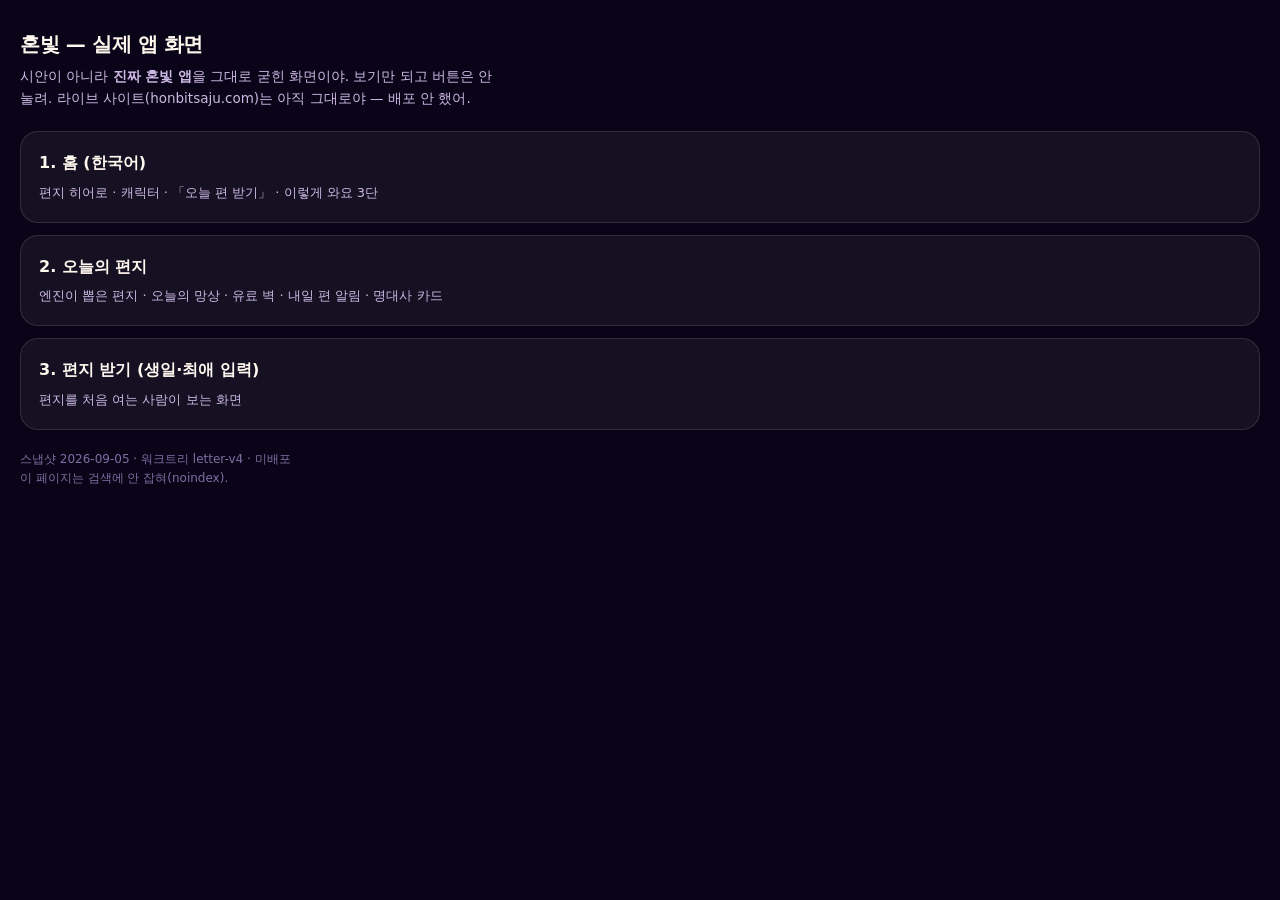
==== app/index.html @ c77675a5 "honbit: static snapshots of the real app (home / letter / form) so 오빠 can see it on the web" ====
<!doctype html><html lang="ko"><head><meta charset="utf-8"><meta name="viewport" content="width=device-width,initial-scale=1"><meta name="robots" content="noindex,nofollow">
<title>혼빛 — 실제 앱 화면 스냅샷</title>
<style>
:root{color-scheme:dark}
body{margin:0;background:#0a0418;color:#fff8ee;font:15px/1.6 -apple-system,BlinkMacSystemFont,"Pretendard","Apple SD Gothic Neo",system-ui,sans-serif;padding:28px 20px 60px}
h1{font-size:20px;letter-spacing:-.02em;margin:0 0 6px}
p{color:#cbb9e3;font-size:13.5px;margin:0 0 22px;max-width:36em}
a.card{display:block;text-decoration:none;color:inherit;border:1px solid rgba(255,255,255,.12);background:rgba(255,255,255,.05);border-radius:18px;padding:18px 18px;margin-bottom:12px}
a.card b{display:block;font-size:16px;margin-bottom:4px}
a.card span{color:#cbb9e3;font-size:13px}
small{color:#7f6ea3;font-size:12px;display:block;margin-top:20px;line-height:1.6}
</style></head><body>
<h1>혼빛 — 실제 앱 화면</h1>
<p>시안이 아니라 <b>진짜 혼빛 앱</b>을 그대로 굳힌 화면이야. 보기만 되고 버튼은 안 눌려. 라이브 사이트(honbitsaju.com)는 아직 그대로야 — 배포 안 했어.</p>
<a class="card" href="home.html"><b>1. 홈 (한국어)</b><span>편지 히어로 · 캐릭터 · 「오늘 편 받기」 · 이렇게 와요 3단</span></a>
<a class="card" href="letter.html"><b>2. 오늘의 편지</b><span>엔진이 뽑은 편지 · 오늘의 망상 · 유료 벽 · 내일 편 알림 · 명대사 카드</span></a>
<a class="card" href="form.html"><b>3. 편지 받기 (생일·최애 입력)</b><span>편지를 처음 여는 사람이 보는 화면</span></a>
<small>스냅샷 2026-09-05 · 워크트리 letter-v4 · 미배포<br>이 페이지는 검색에 안 잡혀(noindex).</small>
</body></html>
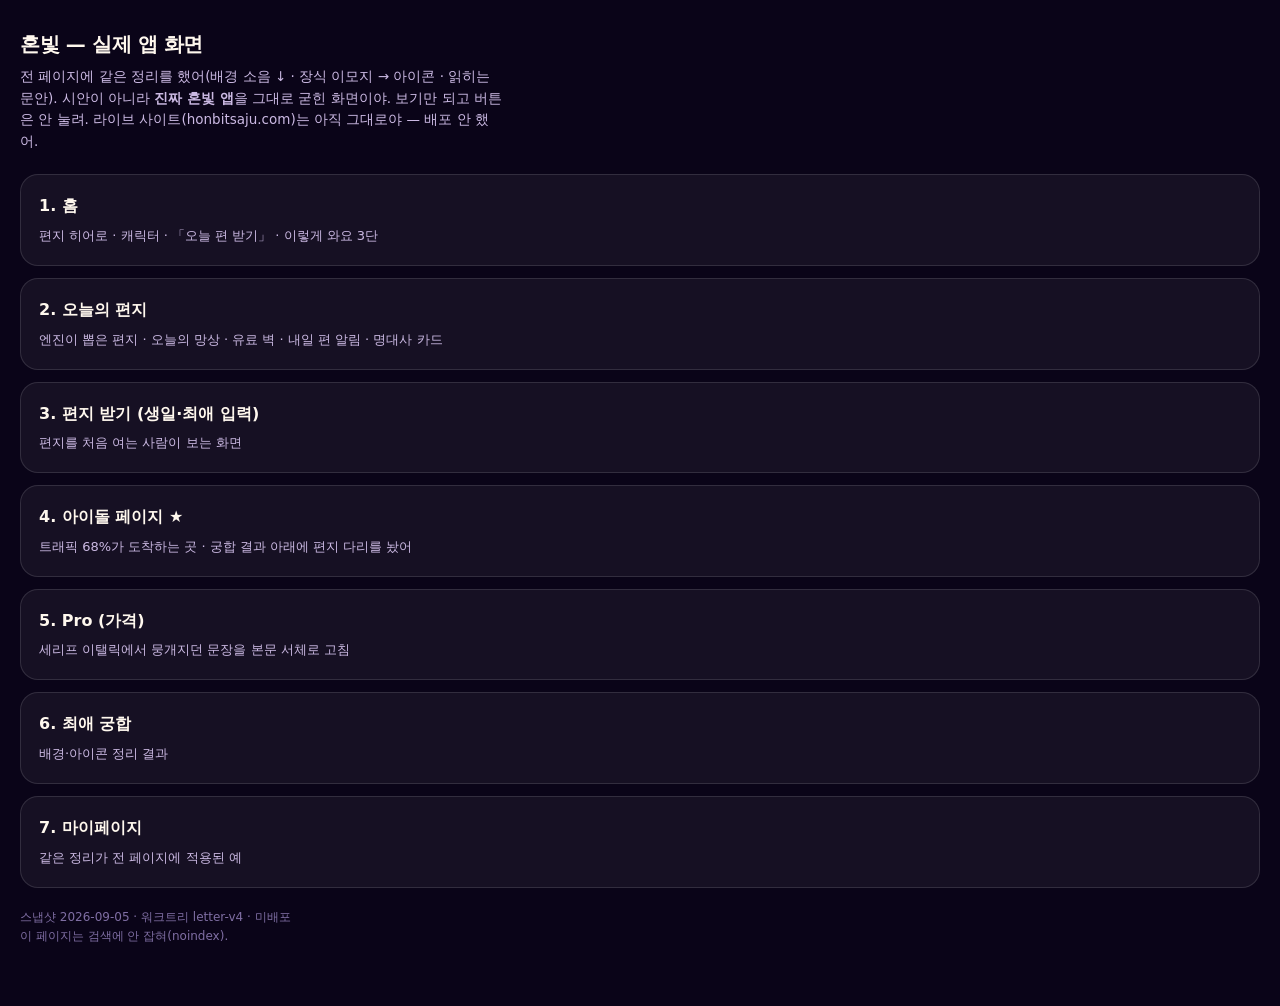
==== commit 947747fd: "honbit: snapshots for all key pages after the site-wide visual pass + letter bridge" ====
--- a/app/index.html
+++ b/app/index.html
@@ -11,9 +11,13 @@
 small{color:#7f6ea3;font-size:12px;display:block;margin-top:20px;line-height:1.6}
 </style></head><body>
 <h1>혼빛 — 실제 앱 화면</h1>
-<p>시안이 아니라 <b>진짜 혼빛 앱</b>을 그대로 굳힌 화면이야. 보기만 되고 버튼은 안 눌려. 라이브 사이트(honbitsaju.com)는 아직 그대로야 — 배포 안 했어.</p>
-<a class="card" href="home.html"><b>1. 홈 (한국어)</b><span>편지 히어로 · 캐릭터 · 「오늘 편 받기」 · 이렇게 와요 3단</span></a>
+<p>전 페이지에 같은 정리를 했어(배경 소음 ↓ · 장식 이모지 → 아이콘 · 읽히는 문안). 시안이 아니라 <b>진짜 혼빛 앱</b>을 그대로 굳힌 화면이야. 보기만 되고 버튼은 안 눌려. 라이브 사이트(honbitsaju.com)는 아직 그대로야 — 배포 안 했어.</p>
+<a class="card" href="home.html"><b>1. 홈</b><span>편지 히어로 · 캐릭터 · 「오늘 편 받기」 · 이렇게 와요 3단</span></a>
 <a class="card" href="letter.html"><b>2. 오늘의 편지</b><span>엔진이 뽑은 편지 · 오늘의 망상 · 유료 벽 · 내일 편 알림 · 명대사 카드</span></a>
 <a class="card" href="form.html"><b>3. 편지 받기 (생일·최애 입력)</b><span>편지를 처음 여는 사람이 보는 화면</span></a>
+<a class="card" href="idol.html"><b>4. 아이돌 페이지 ★</b><span>트래픽 68%가 도착하는 곳 · 궁합 결과 아래에 편지 다리를 놨어</span></a>
+<a class="card" href="pro.html"><b>5. Pro (가격)</b><span>세리프 이탤릭에서 뭉개지던 문장을 본문 서체로 고침</span></a>
+<a class="card" href="match.html"><b>6. 최애 궁합</b><span>배경·아이콘 정리 결과</span></a>
+<a class="card" href="me.html"><b>7. 마이페이지</b><span>같은 정리가 전 페이지에 적용된 예</span></a>
 <small>스냅샷 2026-09-05 · 워크트리 letter-v4 · 미배포<br>이 페이지는 검색에 안 잡혀(noindex).</small>
 </body></html>
